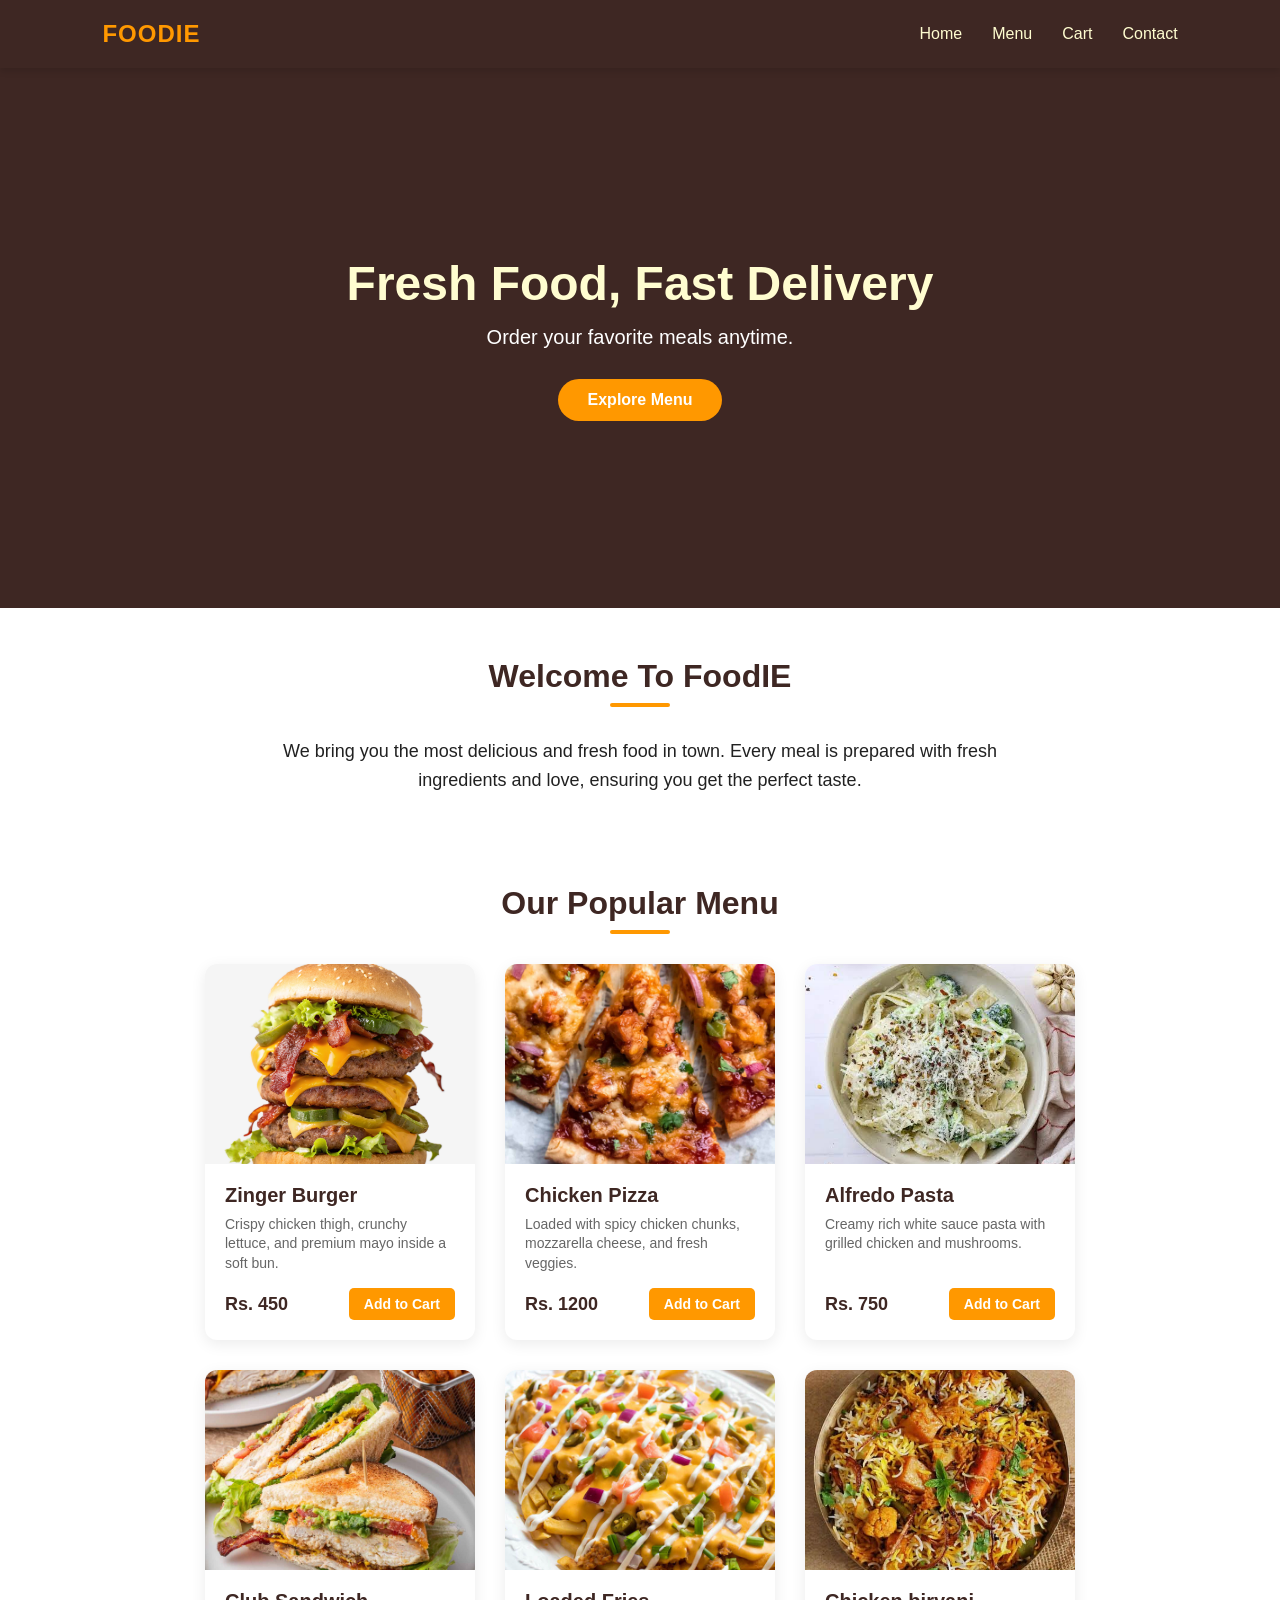
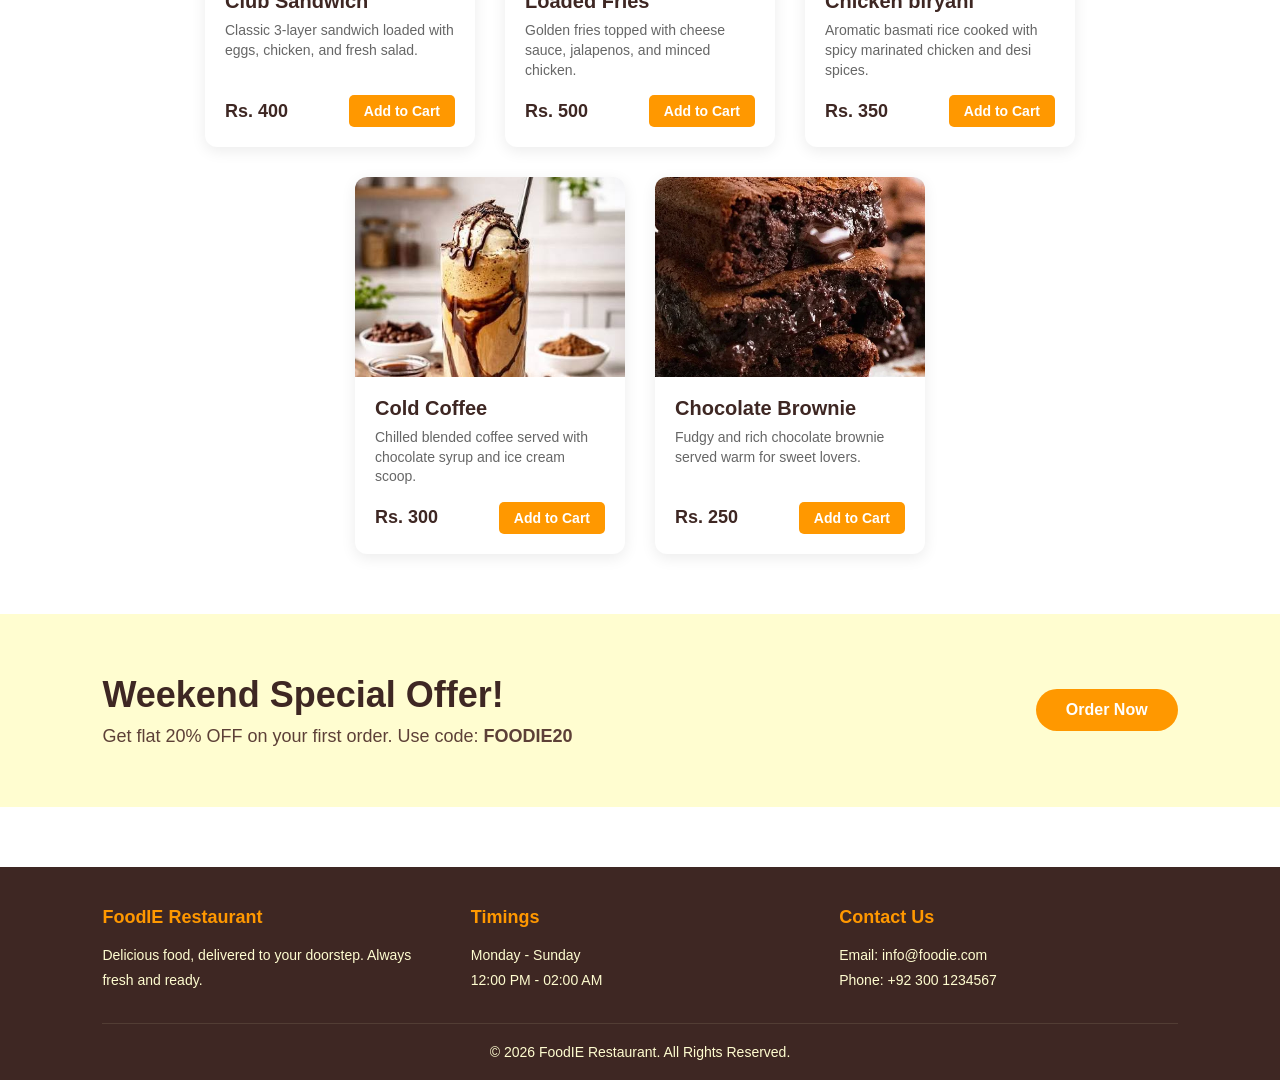
==== index.html @ 97dae249 "first commit - website complete" ====
<!DOCTYPE html>
<html lang="en">
<head>
    <meta charset="UTF-8">
    <meta name="viewport" content="width=device-width, initial-scale=1.0">
    <title>FoodIE | Premium Restaurant</title>
    <link rel="stylesheet" href="style.css">
</head>
<body>

    <header class="header">
        <div class="logo">FoodIE</div>
        <nav>
            <ul class="nav-menu">
                <li><a href="index.html">Home</a></li>
                <li><a href="#menu">Menu</a></li>
                <li><a href="cart.html">Cart</a></li>
                <li><a href="#contact">Contact</a></li>
            </ul>
        </nav>
    </header>

    <section class="hero">
        <h1>Fresh Food, Fast Delivery</h1>
        <p>Order your favorite meals anytime.</p>
        <a href="#menu" class="btn-orange">Explore Menu</a>
    </section>

    <section class="intro">
        <h2 class="section-title">Welcome To FoodIE</h2>
        <p class="intro-section">
We bring you the most delicious and fresh food in town. Every meal is prepared with fresh ingredients and love, ensuring you get the perfect taste.        </p>
    </section>

    <section id="menu">
        <h2 class="section-title">Our Popular Menu</h2>
        
        <div class="menu-container">
            <div class="menu-card">
                <img src="zinger burger.webp" alt="Zinger Burger" class="food-img">
                <div class="card-info">
                    <h3 class="food-name">Zinger Burger</h3>
                    <p class="food-desc">Crispy chicken thigh, crunchy lettuce, and premium mayo inside a soft bun.</p>
                    <div class="card-footer">
                        <span class="price">Rs. 450</span>
                        <button class="btn-orange btn-sm">Add to Cart</button>
                    </div>
                </div>
            </div>

            <div class="menu-card">
                <img src="chicken pizza.jpg" alt="Chicken Pizza" class="food-img">
                <div class="card-info">
                    <h3 class="food-name">Chicken Pizza</h3>
                    <p class="food-desc">Loaded with spicy chicken chunks, mozzarella cheese, and fresh veggies.</p>
                    <div class="card-footer">
                        <span class="price">Rs. 1200</span>
                        <button class="btn-orange btn-sm">Add to Cart</button>
                    </div>
                </div>
            </div>

            <div class="menu-card">
                <img src="alfrido pasta.jfif" alt="Alfredo Pasta" class="food-img">
                <div class="card-info">
                    <h3 class="food-name">Alfredo Pasta</h3>
                    <p class="food-desc">Creamy rich white sauce pasta with grilled chicken and mushrooms.</p>
                    <div class="card-footer">
                        <span class="price">Rs. 750</span>
                        <button class="btn-orange btn-sm">Add to Cart</button>
                    </div>
                </div>
            </div>

            <div class="menu-card">
                <img src="club sandwich.jpg" alt="Club Sandwich" class="food-img">
                <div class="card-info">
                    <h3 class="food-name">Club Sandwich</h3>
                    <p class="food-desc">Classic 3-layer sandwich loaded with eggs, chicken, and fresh salad.</p>
                    <div class="card-footer">
                        <span class="price">Rs. 400</span>
                        <button class="btn-orange btn-sm">Add to Cart</button>
                    </div>
                </div>
            </div>

            <div class="menu-card">
                <img src="loaded fries.jpg" alt="Loaded Fries" class="food-img">
                <div class="card-info">
                    <h3 class="food-name">Loaded Fries</h3>
                    <p class="food-desc">Golden fries topped with cheese sauce, jalapenos, and minced chicken.</p>
                    <div class="card-footer">
                        <span class="price">Rs. 500</span>
                        <button class="btn-orange btn-sm">Add to Cart</button>
                    </div>
                </div>
            </div>

            <div class="menu-card">
                <img src="biryani.jpg" alt="Chicken Biryani" class="food-img">
                <div class="card-info">
                    <h3 class="food-name">Chicken biryani</h3>
                    <p class="food-desc">Aromatic basmati rice cooked with spicy marinated chicken and desi spices.</p>
                    <div class="card-footer">
                        <span class="price">Rs. 350</span>
                        <button class="btn-orange btn-sm">Add to Cart</button>
                    </div>
                </div>
            </div>

            <div class="menu-card">
                <img src="cold coffee.jfif" alt="Cold Coffee" class="food-img">
                <div class="card-info">
                    <h3 class="food-name">Cold Coffee</h3>
                    <p class="food-desc">Chilled blended coffee served with chocolate syrup and ice cream scoop.</p>
                    <div class="card-footer">
                        <span class="price">Rs. 300</span>
                        <button class="btn-orange btn-sm">Add to Cart</button>
                    </div>
                </div>
            </div>

            <div class="menu-card">
                <img src="Brownies.webp" alt="Chocolate Brownie" class="food-img">
                <div class="card-info">
                    <h3 class="food-name">Chocolate Brownie</h3>
                    <p class="food-desc">Fudgy and rich chocolate brownie served warm for sweet lovers.</p>
                    <div class="card-footer">
                        <span class="price">Rs. 250</span>
                        <button class="btn-orange btn-sm">Add to Cart</button>
                    </div>
                </div>
            </div>
        </div>
    </section>

    <section class="special-offer">
        <div class="offer-text">
            <h2>Weekend Special Offer!</h2>
            <p>Get flat 20% OFF on your first order. Use code: <strong>FOODIE20</strong></p>
        </div>
        <a href="#menu" class="btn-orange">Order Now</a>
    </section>

    <footer id="contact" class="footer">
        <div class="footer-content">
            <div class="footer-section">
                <h3>FoodIE Restaurant</h3>
                <p>Delicious food, delivered to your doorstep. Always fresh and ready.</p>
            </div>
            <div class="footer-section">
                <h3>Timings</h3>
                <p>Monday - Sunday<br>12:00 PM - 02:00 AM</p>
            </div>
            <div class="footer-section">
                <h3>Contact Us</h3>
                <p>Email: info@foodie.com<br>Phone: +92 300 1234567</p>
            </div>
        </div>
        <div class="footer-bottom">
            <p>&copy; 2026 FoodIE Restaurant. All Rights Reserved.</p>
        </div>
    </footer>

</body>
</html>
---- style.css ----
/* ==========================================
   1. GLOBAL STYLES & VARIABLES
   ========================================== */
* {
    margin: 0;
    padding: 0;
    box-sizing: border-box;
    font-family: 'Segoe UI', Tahoma, Geneva, Verdana, sans-serif;
}

:root {
    --dark-brown: #3E2723;
    --orange: #FF9800;
    --orange-hover: #E65100;
    --cream: #FFFDD0;
    --white: #FFFFFF;
    --light-gray: #F5F5F5;
    --text-dark: #212121;
}

body {
    background-color: var(--white);
    color: var(--text-dark);
}

/* ==========================================
   2. HEADER / NAVBAR (Flexbox)
   ========================================== */
.header {
    display: flex;
    justify-content: space-between;
    align-items: center;
    background-color: var(--dark-brown);
    padding: 20px 8%;
    position: sticky;
    top: 0;
    z-index: 100;
    box-shadow: 0 4px 6px rgba(0,0,0,0.1);
}

.logo {
    color: var(--orange);
    font-size: 24px;
    font-weight: bold;
    text-transform: uppercase;
    letter-spacing: 1px;
}

.nav-menu {
    display: flex;
    list-style: none;
    gap: 30px;
}

.nav-menu a {
    color: var(--cream);
    text-decoration: none;
    font-size: 16px;
    font-weight: 500;
    transition: color 0.3s ease;
}

.nav-menu a:hover {
    color: var(--orange);
}

/* ==========================================
   3. HERO SECTION (Flexbox)
   ========================================== */
.hero {
    background: linear-gradient(rgba(62, 39, 35, 0.85), rgba(62, 39, 35, 0.85));
    background-color: var(--dark-brown);
    height: 60vh;
    display: flex;
    flex-direction: column;
    justify-content: center;
    align-items: center;
    text-align: center;
    color: var(--white);
    padding: 0 20px;
}

.hero h1 {
    font-size: 48px;
    color: var(--cream);
    margin-bottom: 15px;
}

.hero p {
    font-size: 20px;
    margin-bottom: 30px;
}

.btn-orange {
    background-color: var(--orange);
    color: var(--white);
    padding: 12px 30px;
    border: none;
    border-radius: 25px;
    font-size: 16px;
    font-weight: bold;
    text-decoration: none;
    cursor: pointer;
    transition: background-color 0.3s ease, transform 0.2s ease;
}

.btn-orange:hover {
    background-color: var(--orange-hover);
    transform: translateY(-2px);
}

/* ==========================================
   4. INTRO & SECTIONS UNIVERSAL
   ========================================== */
.section-title {
    text-align: center;
    font-size: 32px;
    margin: 50px 0 30px 0;
    color: var(--dark-brown);
    position: relative;
}

.section-title::after {
    content: '';
    display: block;
    width: 60px;
    height: 4px;
    background-color: var(--orange);
    margin: 8px auto 0 auto;
    border-radius: 2px;
}

.intro-section {
    max-width: 800px;
    margin: 0 auto;
    text-align: center;
    padding: 0 20px 40px 20px;
    line-height: 1.6;
    font-size: 18px;
}

/* ==========================================
   5. MENU SECTION & CARDS (Flexbox)
   ========================================== */
.menu-container {
    max-width: 1200px;
    margin: 0 auto;
    padding: 0 20px 60px 20px;
    display: flex;
    flex-wrap: wrap;
    justify-content: center;
    gap: 30px;
}

.menu-card {
    background-color: var(--white);
    width: 270px;
    border-radius: 12px;
    overflow: hidden;
    box-shadow: 0 4px 15px rgba(0,0,0,0.08);
    display: flex;
    flex-direction: column;
    transition: transform 0.3s ease, box-shadow 0.3s ease;
}

.menu-card:hover {
    transform: translateY(-8px);
    box-shadow: 0 8px 25px rgba(0,0,0,0.15);
}

.food-img {
    width: 100%;
    height: 200px;
    object-fit: cover;
    background-color: var(--light-gray);
}

.card-info {
    padding: 20px;
    display: flex;
    flex-direction: column;
    flex-grow: 1;
}

.food-name {
    font-size: 20px;
    color: var(--dark-brown);
    margin-bottom: 8px;
}

.food-desc {
    font-size: 14px;
    color: #666;
    margin-bottom: 15px;
    line-height: 1.4;
    flex-grow: 1;
}

.card-footer {
    display: flex;
    justify-content: space-between;
    align-items: center;
    margin-top: auto;
}

.price {
    font-size: 18px;
    font-weight: bold;
    color: var(--dark-brown);
}

.btn-sm {
    padding: 8px 15px;
    font-size: 14px;
    border-radius: 5px;
}

/* ==========================================
   6. SPECIAL OFFER SECTION (Flexbox)
   ========================================== */
.special-offer {
    background-color: var(--cream);
    padding: 60px 8%;
    display: flex;
    justify-content: space-between;
    align-items: center;
    gap: 40px;
    margin-bottom: 60px;
}

.offer-text h2 {
    font-size: 36px;
    color: var(--dark-brown);
    margin-bottom: 10px;
}

.offer-text p {
    font-size: 18px;
    color: #5D4037;
}

/* ==========================================
   7. CART PAGE LAYOUT (Flexbox)
   ========================================== */
.cart-wrapper {
    max-width: 1200px;
    margin: 40px auto;
    padding: 0 20px;
    display: flex;
    gap: 40px;
    align-items: flex-start;
}

.cart-items-container {
    flex: 2;
    display: flex;
    flex-direction: column;
    gap: 20px;
}

.cart-item {
    display: flex;
    align-items: center;
    background: var(--white);
    padding: 20px;
    border-radius: 10px;
    box-shadow: 0 2px 10px rgba(0,0,0,0.05);
    border: 1px solid rgba(0,0,0,0.05);
}

.cart-item-img {
    width: 90px;
    height: 90px;
    object-fit: cover;
    border-radius: 8px;
    margin-right: 20px;
    background-color: var(--light-gray);
}

.cart-item-details {
    flex: 1;
}

.cart-item-name {
    font-size: 18px;
    color: var(--dark-brown);
    margin-bottom: 5px;
}

.cart-item-price {
    font-weight: bold;
    color: var(--orange);
}

.cart-qty {
    margin: 0 30px;
    font-size: 16px;
}

.btn-remove {
    background: none;
    border: 1px solid #D32F2F;
    color: #D32F2F;
    padding: 6px 12px;
    border-radius: 4px;
    cursor: pointer;
    transition: all 0.3s;
}

.btn-remove:hover {
    background-color: #D32F2F;
    color: var(--white);
}

/* Summary Card */
.order-summary {
    flex: 1;
    background-color: var(--light-gray);
    padding: 30px;
    border-radius: 10px;
    border-top: 5px solid var(--dark-brown);
}

.summary-title {
    font-size: 22px;
    color: var(--dark-brown);
    margin-bottom: 20px;
    border-bottom: 2px solid #E0E0E0;
    padding-bottom: 10px;
}

.summary-row {
    display: flex;
    justify-content: space-between;
    margin-bottom: 15px;
    font-size: 16px;
}

.summary-total {
    border-top: 2px dashed #BDBDBD;
    padding-top: 15px;
    margin-top: 15px;
    font-size: 20px;
    font-weight: bold;
    color: var(--dark-brown);
}

.btn-checkout {
    width: 100%;
    margin-top: 20px;
    padding: 12px;
    border-radius: 8px;
    text-align: center;
}

/* ==========================================
   8. FOOTER (Flexbox)
   ========================================== */
.footer {
    background-color: var(--dark-brown);
    color: var(--cream);
    padding: 40px 8% 20px 8%;
    margin-top: 60px;
}

.footer-content {
    display: flex;
    justify-content: space-between;
    flex-wrap: wrap;
    gap: 30px;
    margin-bottom: 30px;
}

.footer-section {
    flex: 1;
    min-width: 200px;
}

.footer-section h3 {
    color: var(--orange);
    margin-bottom: 15px;
    font-size: 18px;
}

.footer-section p, .footer-section li {
    font-size: 14px;
    line-height: 1.8;
}

.footer-section ul {
    list-style: none;
}

.footer-bottom {
    text-align: center;
    border-top: 1px solid rgba(255,253,208, 0.1);
    padding-top: 20px;
    font-size: 14px;
}

/* ==========================================
   9. RESPONSIVE DESIGN (Media Queries)
   ========================================== */
@media (max-width: 992px) {
    .cart-wrapper {
        flex-direction: column;
    }
    .order-summary {
        width: 100%;
    }
}

@media (max-width: 768px) {
    .header {
        flex-direction: column;
        gap: 15px;
        text-align: center;
    }
    .nav-menu {
        gap: 20px;
    }
    .hero h1 {
        font-size: 34px;
    }
    .special-offer {
        flex-direction: column;
        text-align: center;
    }
    .cart-item {
        flex-direction: column;
        text-align: center;
        gap: 15px;
    }
    .cart-item-img {
        margin-right: 0;
    }
}
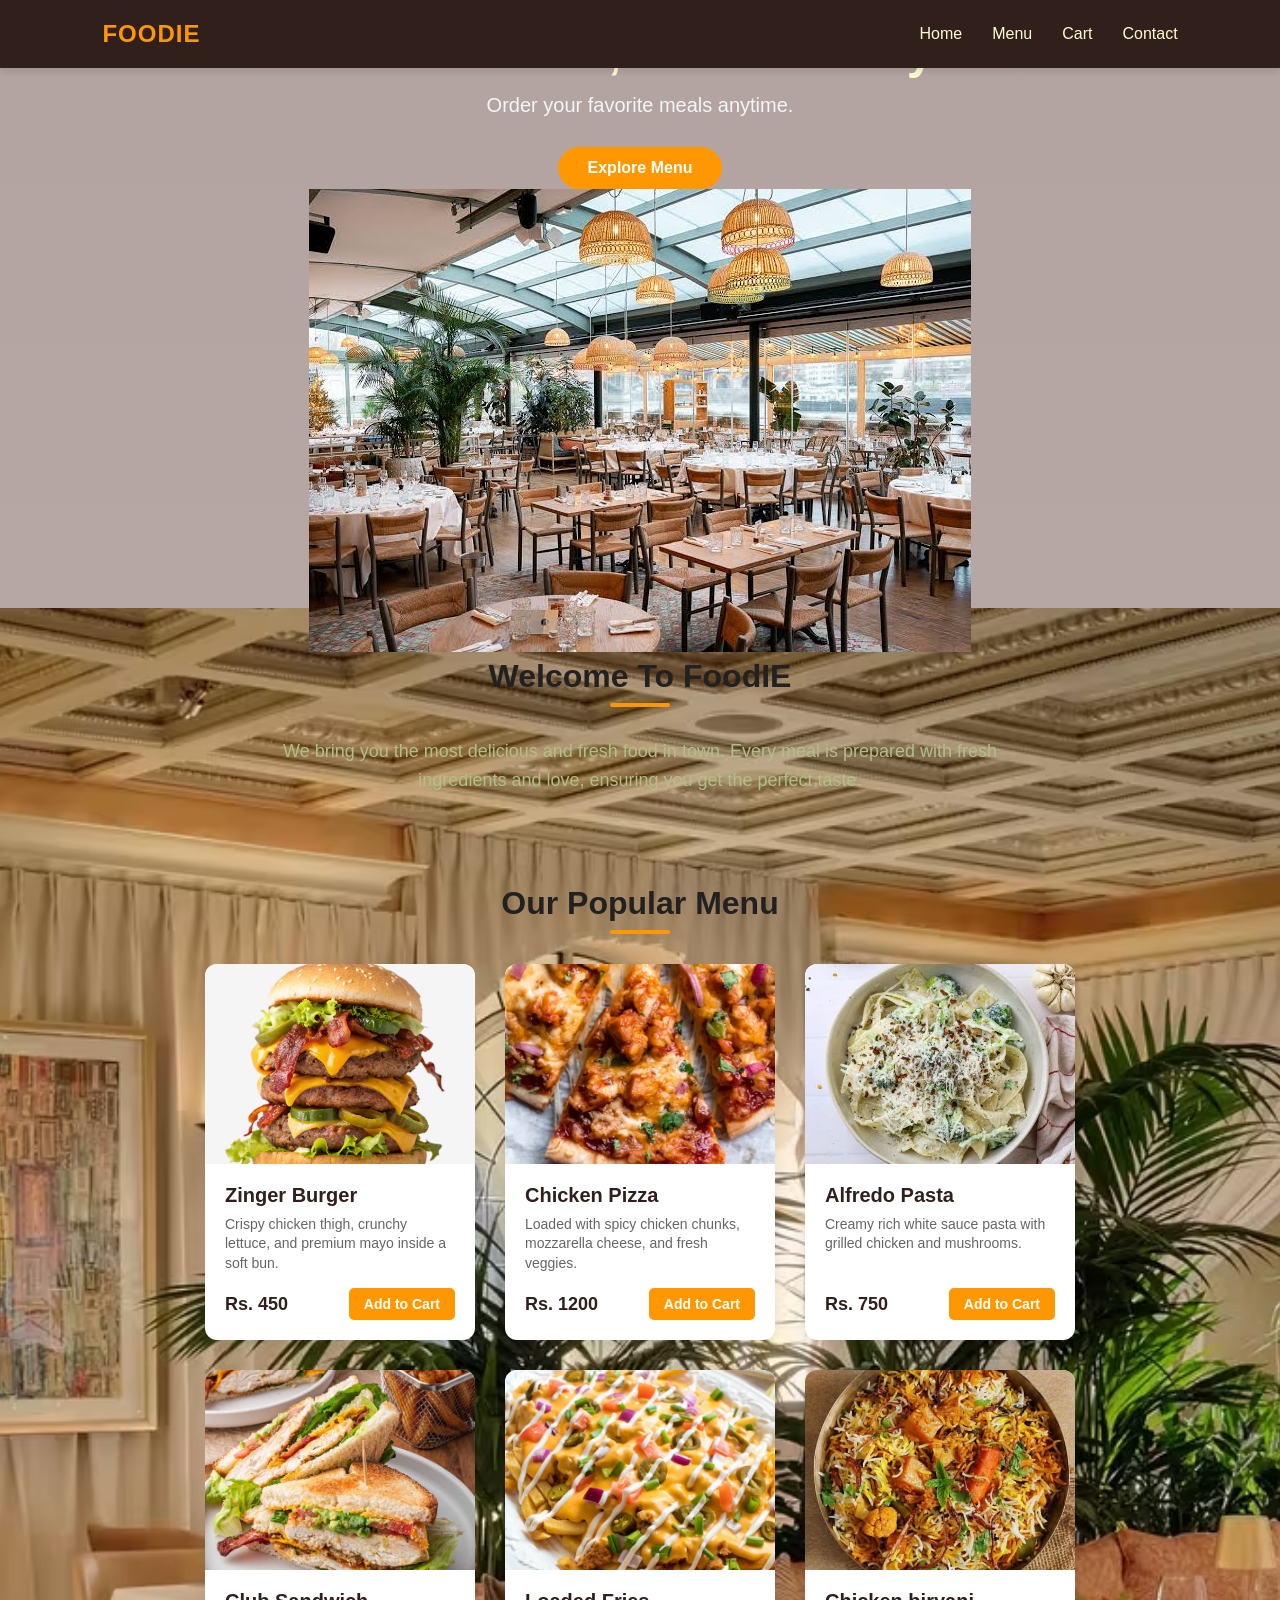
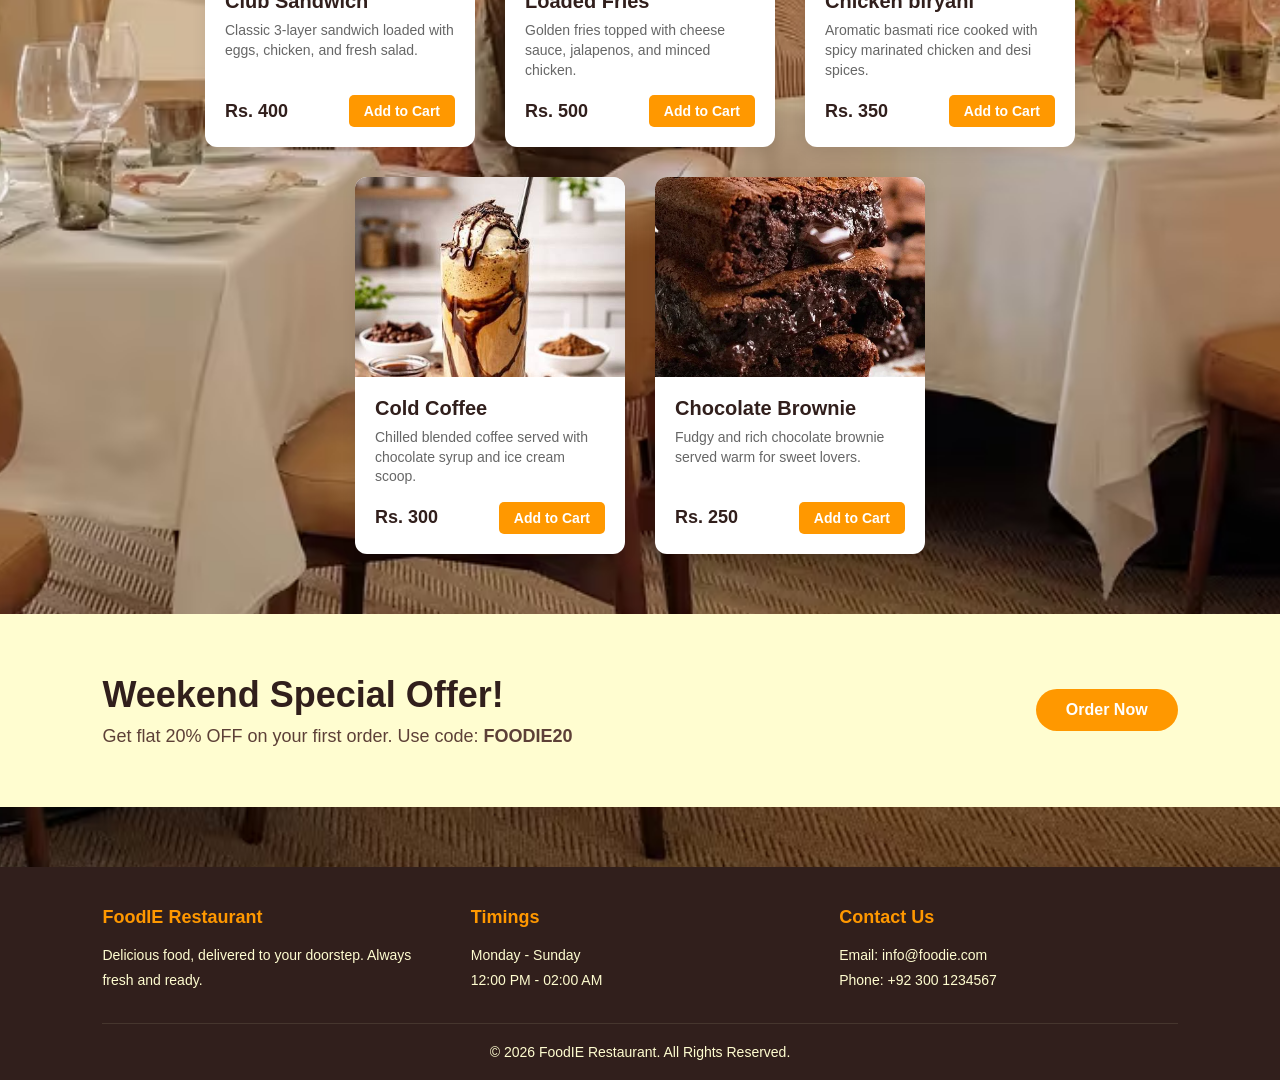
==== commit 4f5ea53f: "changes in the code" ====
--- a/index.html
+++ b/index.html
@@ -24,11 +24,12 @@
         <h1>Fresh Food, Fast Delivery</h1>
         <p>Order your favorite meals anytime.</p>
         <a href="#menu" class="btn-orange">Explore Menu</a>
+        <img src="images/images.jfif" alt="background image">
     </section>
 
     <section class="intro">
-        <h2 class="section-title">Welcome To FoodIE</h2>
-        <p class="intro-section">
+        <h1 class="section-title">Welcome To FoodIE</h1>
+        <p class="intro-section"><b></b><b></b>
 We bring you the most delicious and fresh food in town. Every meal is prepared with fresh ingredients and love, ensuring you get the perfect taste.        </p>
     </section>
 
@@ -37,97 +38,113 @@
         
         <div class="menu-container">
             <div class="menu-card">
-                <img src="zinger burger.webp" alt="Zinger Burger" class="food-img">
+                <img src="images/zinger burger.webp" alt="Zinger Burger" class="food-img">
                 <div class="card-info">
                     <h3 class="food-name">Zinger Burger</h3>
                     <p class="food-desc">Crispy chicken thigh, crunchy lettuce, and premium mayo inside a soft bun.</p>
                     <div class="card-footer">
                         <span class="price">Rs. 450</span>
-                        <button class="btn-orange btn-sm">Add to Cart</button>
+                        <form action="cart.html">
+                        <button type="submit" class="btn-orange btn-sm">Add to Cart</button>
+                        </form>
                     </div>
                 </div>
             </div>
 
             <div class="menu-card">
-                <img src="chicken pizza.jpg" alt="Chicken Pizza" class="food-img">
+                <img src="images/chicken pizza.jpg" alt="Chicken Pizza" class="food-img">
                 <div class="card-info">
                     <h3 class="food-name">Chicken Pizza</h3>
                     <p class="food-desc">Loaded with spicy chicken chunks, mozzarella cheese, and fresh veggies.</p>
                     <div class="card-footer">
                         <span class="price">Rs. 1200</span>
-                        <button class="btn-orange btn-sm">Add to Cart</button>
+                        <form action="cart.html">
+                        <button type="submit" class="btn-orange btn-sm">Add to Cart</button>
+                        </form>
                     </div>
                 </div>
             </div>
 
             <div class="menu-card">
-                <img src="alfrido pasta.jfif" alt="Alfredo Pasta" class="food-img">
+                <img src="images/alfrido pasta.jfif" alt="Alfredo Pasta" class="food-img">
                 <div class="card-info">
                     <h3 class="food-name">Alfredo Pasta</h3>
                     <p class="food-desc">Creamy rich white sauce pasta with grilled chicken and mushrooms.</p>
                     <div class="card-footer">
                         <span class="price">Rs. 750</span>
+                        <form action="cart.html">
                         <button class="btn-orange btn-sm">Add to Cart</button>
+                        </form>
                     </div>
                 </div>
             </div>
 
             <div class="menu-card">
-                <img src="club sandwich.jpg" alt="Club Sandwich" class="food-img">
+                <img src="images/club sandwich.jpg" alt="Club Sandwich" class="food-img">
                 <div class="card-info">
                     <h3 class="food-name">Club Sandwich</h3>
                     <p class="food-desc">Classic 3-layer sandwich loaded with eggs, chicken, and fresh salad.</p>
                     <div class="card-footer">
                         <span class="price">Rs. 400</span>
+                        <form action="cart.html">
                         <button class="btn-orange btn-sm">Add to Cart</button>
+                        </form>
                     </div>
                 </div>
             </div>
 
             <div class="menu-card">
-                <img src="loaded fries.jpg" alt="Loaded Fries" class="food-img">
+                <img src="images/loaded fries.jpg" alt="Loaded Fries" class="food-img">
                 <div class="card-info">
                     <h3 class="food-name">Loaded Fries</h3>
                     <p class="food-desc">Golden fries topped with cheese sauce, jalapenos, and minced chicken.</p>
                     <div class="card-footer">
                         <span class="price">Rs. 500</span>
+                        <form action="cart.html">
                         <button class="btn-orange btn-sm">Add to Cart</button>
+                        </form>
                     </div>
                 </div>
             </div>
 
             <div class="menu-card">
-                <img src="biryani.jpg" alt="Chicken Biryani" class="food-img">
+                <img src="images/biryani.jpg" alt="Chicken Biryani" class="food-img">
                 <div class="card-info">
                     <h3 class="food-name">Chicken biryani</h3>
                     <p class="food-desc">Aromatic basmati rice cooked with spicy marinated chicken and desi spices.</p>
                     <div class="card-footer">
                         <span class="price">Rs. 350</span>
+                        <form action="cart.html">
                         <button class="btn-orange btn-sm">Add to Cart</button>
+                        </form>
                     </div>
                 </div>
             </div>
 
             <div class="menu-card">
-                <img src="cold coffee.jfif" alt="Cold Coffee" class="food-img">
+                <img src="images/cold coffee.jfif" alt="Cold Coffee" class="food-img">
                 <div class="card-info">
                     <h3 class="food-name">Cold Coffee</h3>
                     <p class="food-desc">Chilled blended coffee served with chocolate syrup and ice cream scoop.</p>
                     <div class="card-footer">
                         <span class="price">Rs. 300</span>
+                        <form action="cart.html">
                         <button class="btn-orange btn-sm">Add to Cart</button>
+                        </form>
                     </div>
                 </div>
             </div>
 
             <div class="menu-card">
-                <img src="Brownies.webp" alt="Chocolate Brownie" class="food-img">
+                <img src="images/Brownies.webp" alt="Chocolate Brownie" class="food-img">
                 <div class="card-info">
                     <h3 class="food-name">Chocolate Brownie</h3>
                     <p class="food-desc">Fudgy and rich chocolate brownie served warm for sweet lovers.</p>
                     <div class="card-footer">
                         <span class="price">Rs. 250</span>
+                        <form action="cart.html"></form>
                         <button class="btn-orange btn-sm">Add to Cart</button>
+                        </form>
                     </div>
                 </div>
             </div>
--- a/style.css
+++ b/style.css
@@ -9,7 +9,7 @@
 }
 
 :root {
-    --dark-brown: #3E2723;
+    --dark-brown: #311f1c;
     --orange: #FF9800;
     --orange-hover: #E65100;
     --cream: #FFFDD0;
@@ -21,7 +21,20 @@
 body {
     background-color: var(--white);
     color: var(--text-dark);
-}
+    
+    /* 1. Pehle image lagao */
+   background-image: url('images/back\ image.jpg');
+    
+    /* 2. Height aur Width set karo */
+    width: 180;
+    min-height: 200; /* Is se image poori screen ki height cover kare gi */
+    
+    /* 3. Image ko screen par set karne ke liye ye laazmi lagao */
+    background-size: cover;      /* Is se image khinch kar poori screen par fit ho jaye gi */
+    background-position: center;  /* Image hamesha center me rahe gi */
+    background-repeat: no-repeat; /* Image baar baar repeat nahi hogi */
+}
+
 
 /* ==========================================
    2. HEADER / NAVBAR (Flexbox)
@@ -68,7 +81,7 @@
    3. HERO SECTION (Flexbox)
    ========================================== */
 .hero {
-    background: linear-gradient(rgba(62, 39, 35, 0.85), rgba(62, 39, 35, 0.85));
+    background: linear-gradient(rgba(201, 187, 185, 0.85), rgba(205, 191, 188, 0.85));
     background-color: var(--dark-brown);
     height: 60vh;
     display: flex;
@@ -89,6 +102,7 @@
 .hero p {
     font-size: 20px;
     margin-bottom: 30px;
+    color: #F5F5F5;
 }
 
 .btn-orange {
@@ -116,7 +130,7 @@
     text-align: center;
     font-size: 32px;
     margin: 50px 0 30px 0;
-    color: var(--dark-brown);
+    color: var(--text-dark);
     position: relative;
 }
 
@@ -128,6 +142,7 @@
     background-color: var(--orange);
     margin: 8px auto 0 auto;
     border-radius: 2px;
+    color: #FF9800;
 }
 
 .intro-section {
@@ -137,6 +152,7 @@
     padding: 0 20px 40px 20px;
     line-height: 1.6;
     font-size: 18px;
+    color: #aec085;
 }
 
 /* ==========================================
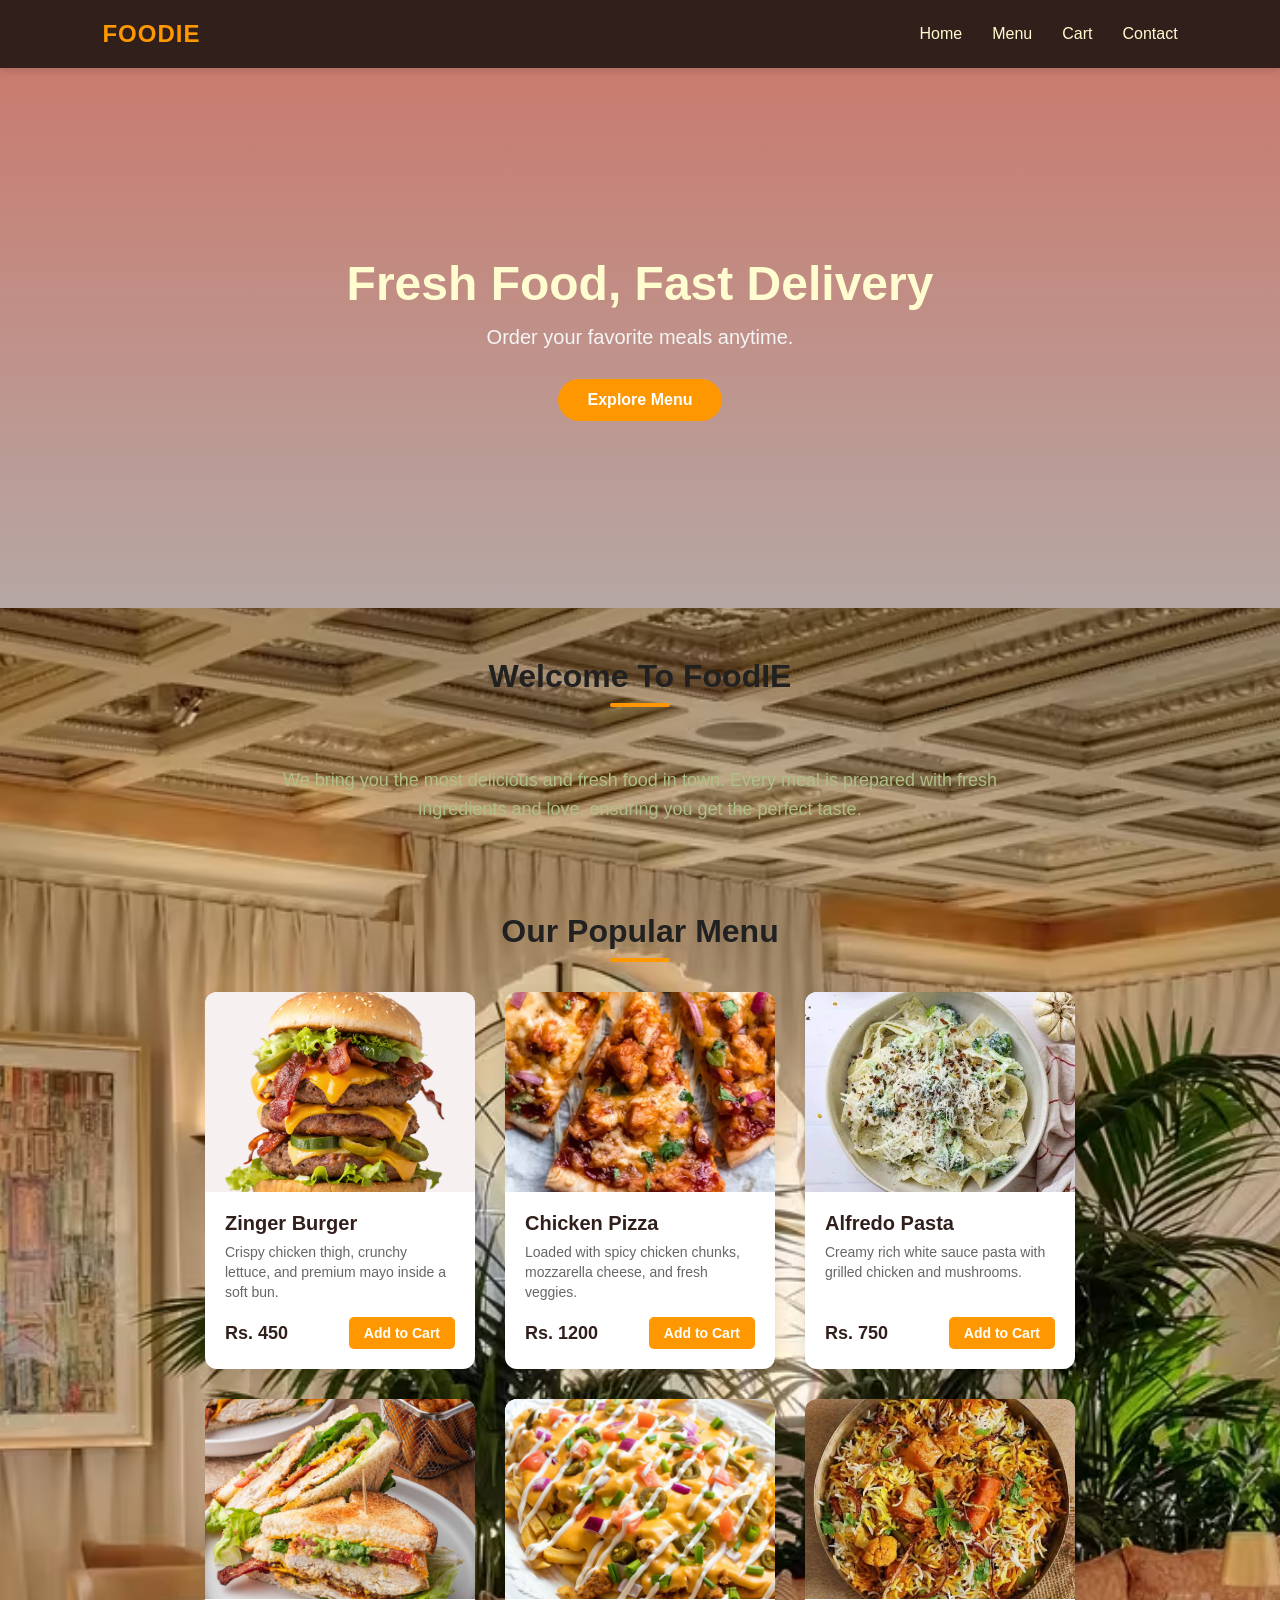
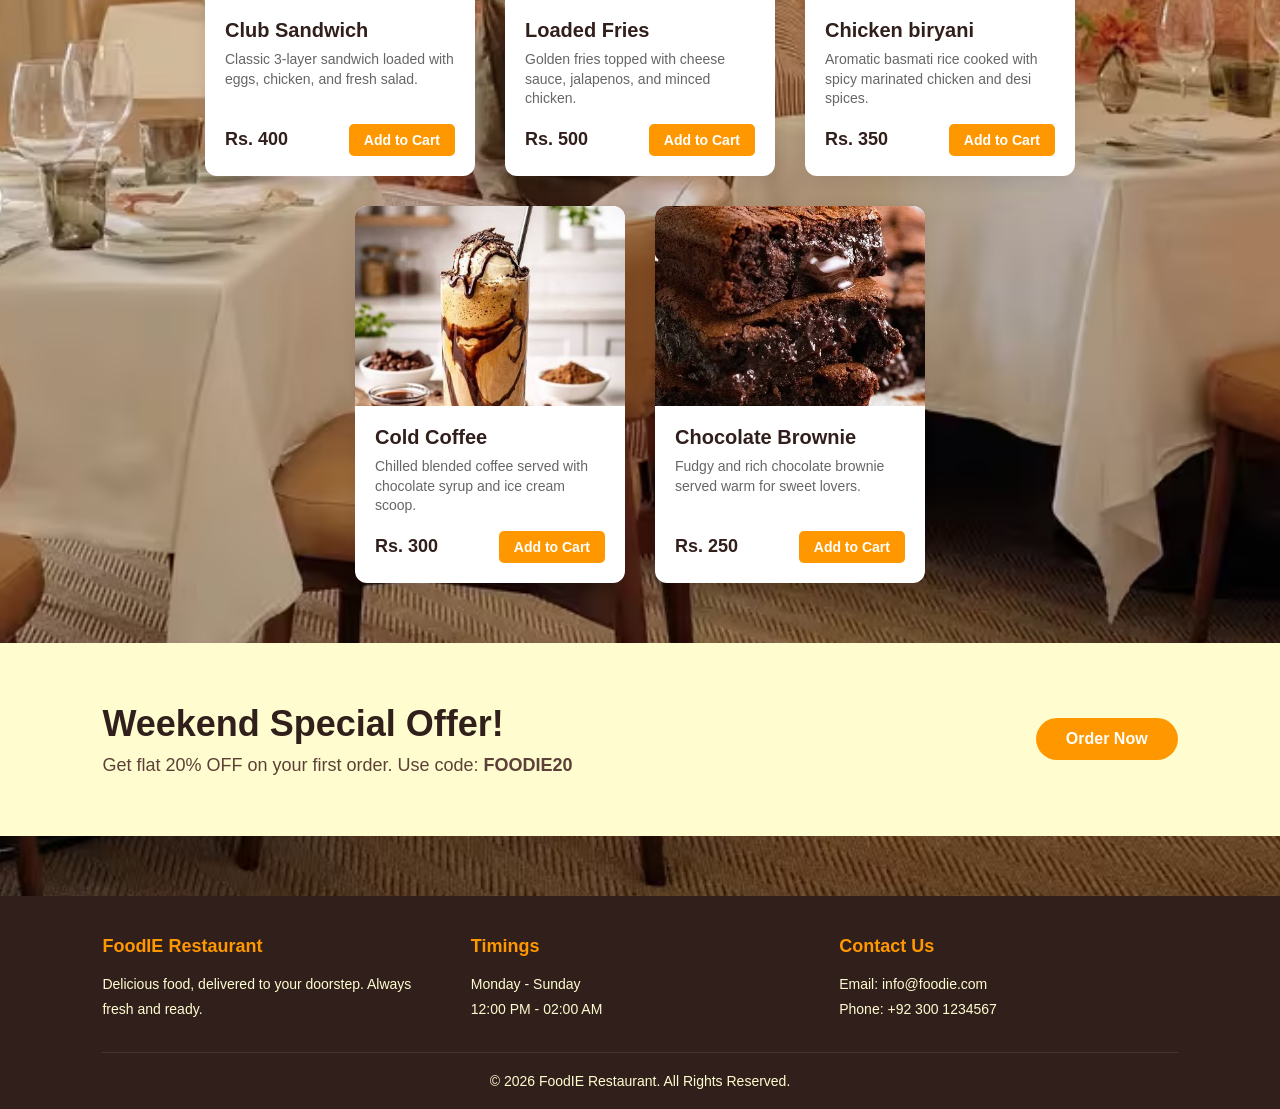
==== commit 77f74ebe: "Updated background image and files" ====
--- a/index.html
+++ b/index.html
@@ -24,12 +24,12 @@
         <h1>Fresh Food, Fast Delivery</h1>
         <p>Order your favorite meals anytime.</p>
         <a href="#menu" class="btn-orange">Explore Menu</a>
-        <img src="images/images.jfif" alt="background image">
+       
     </section>
 
     <section class="intro">
         <h1 class="section-title">Welcome To FoodIE</h1>
-        <p class="intro-section"><b></b><b></b>
+        <p class="intro-section"><b></b><b></b><br>
 We bring you the most delicious and fresh food in town. Every meal is prepared with fresh ingredients and love, ensuring you get the perfect taste.        </p>
     </section>
 
--- a/style.css
+++ b/style.css
@@ -14,7 +14,7 @@
     --orange-hover: #E65100;
     --cream: #FFFDD0;
     --white: #FFFFFF;
-    --light-gray: #F5F5F5;
+    --light-gray: #f7f0f0;
     --text-dark: #212121;
 }
 
@@ -81,7 +81,7 @@
    3. HERO SECTION (Flexbox)
    ========================================== */
 .hero {
-    background: linear-gradient(rgba(201, 187, 185, 0.85), rgba(205, 191, 188, 0.85));
+    background: linear-gradient(rgba(228, 139, 125, 0.85), rgba(205, 191, 188, 0.85));
     background-color: var(--dark-brown);
     height: 60vh;
     display: flex;
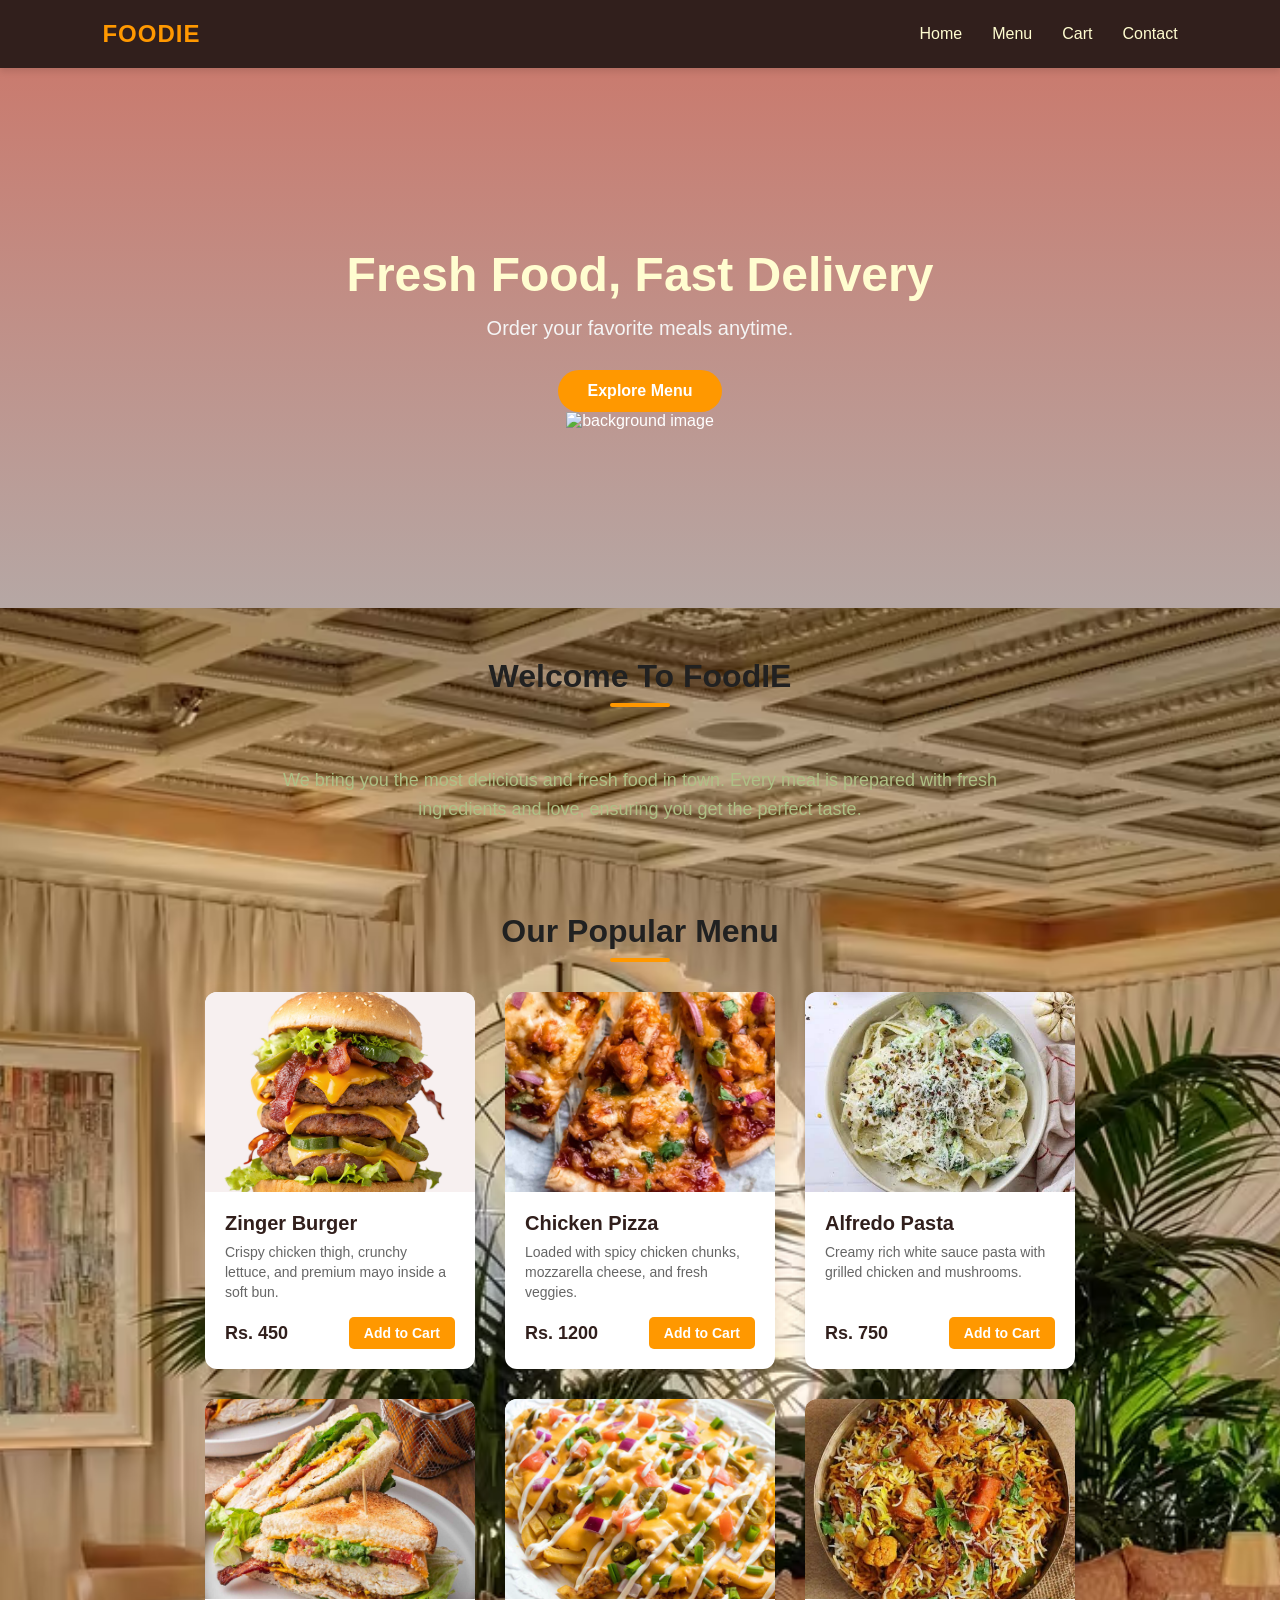
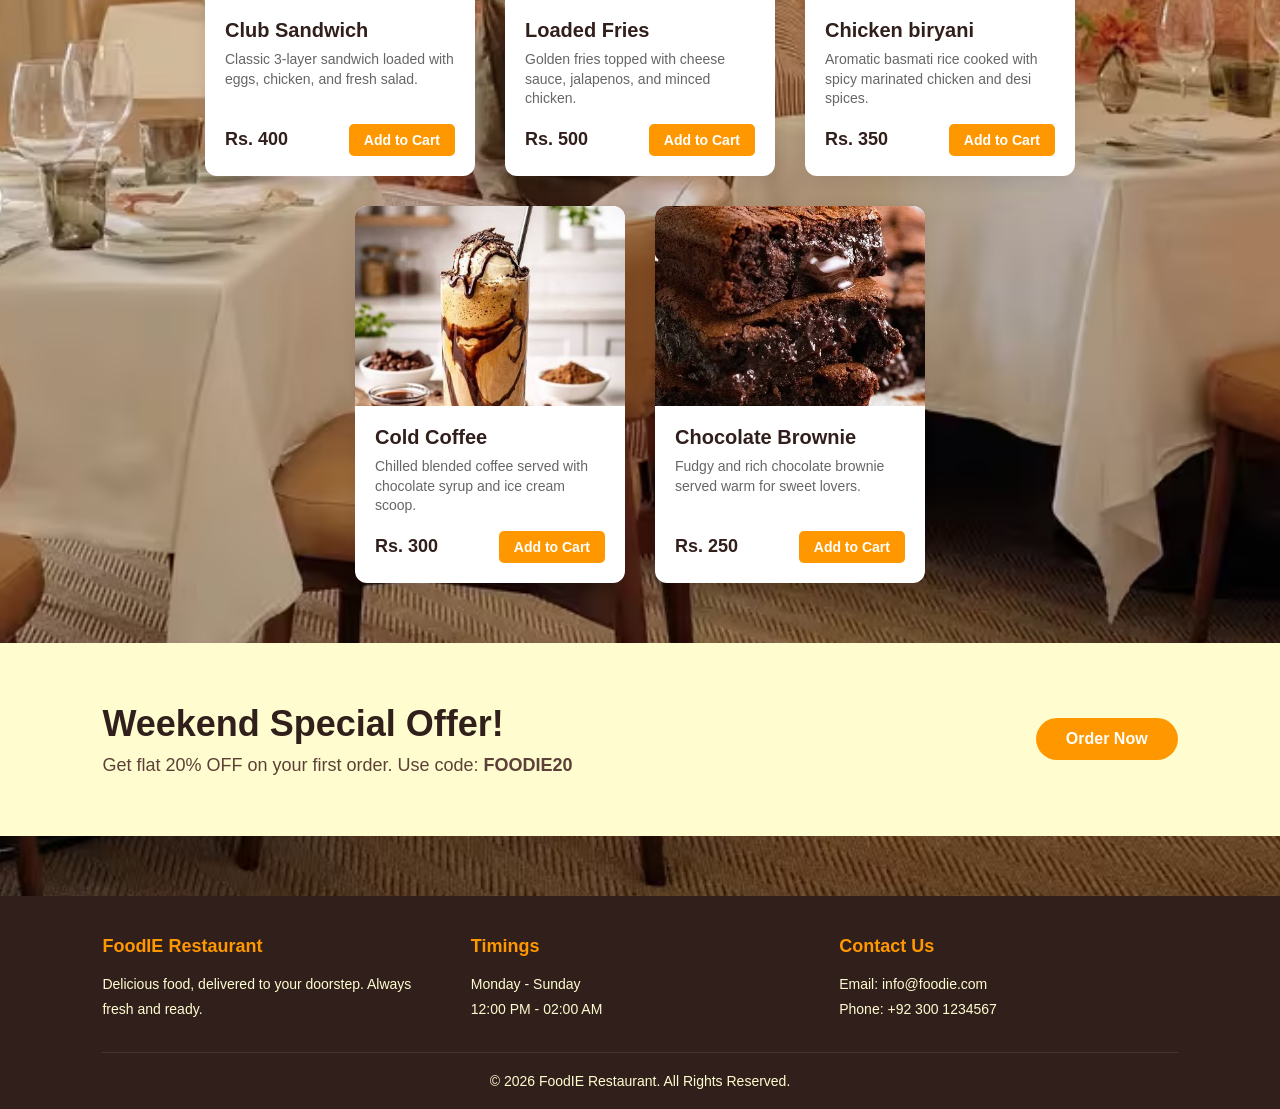
==== commit ad84e320: "saving changes before pull" ====
--- a/index.html
+++ b/index.html
@@ -24,6 +24,7 @@
         <h1>Fresh Food, Fast Delivery</h1>
         <p>Order your favorite meals anytime.</p>
         <a href="#menu" class="btn-orange">Explore Menu</a>
+        <img src="images/image back.avif" alt="background image">
        
     </section>
 
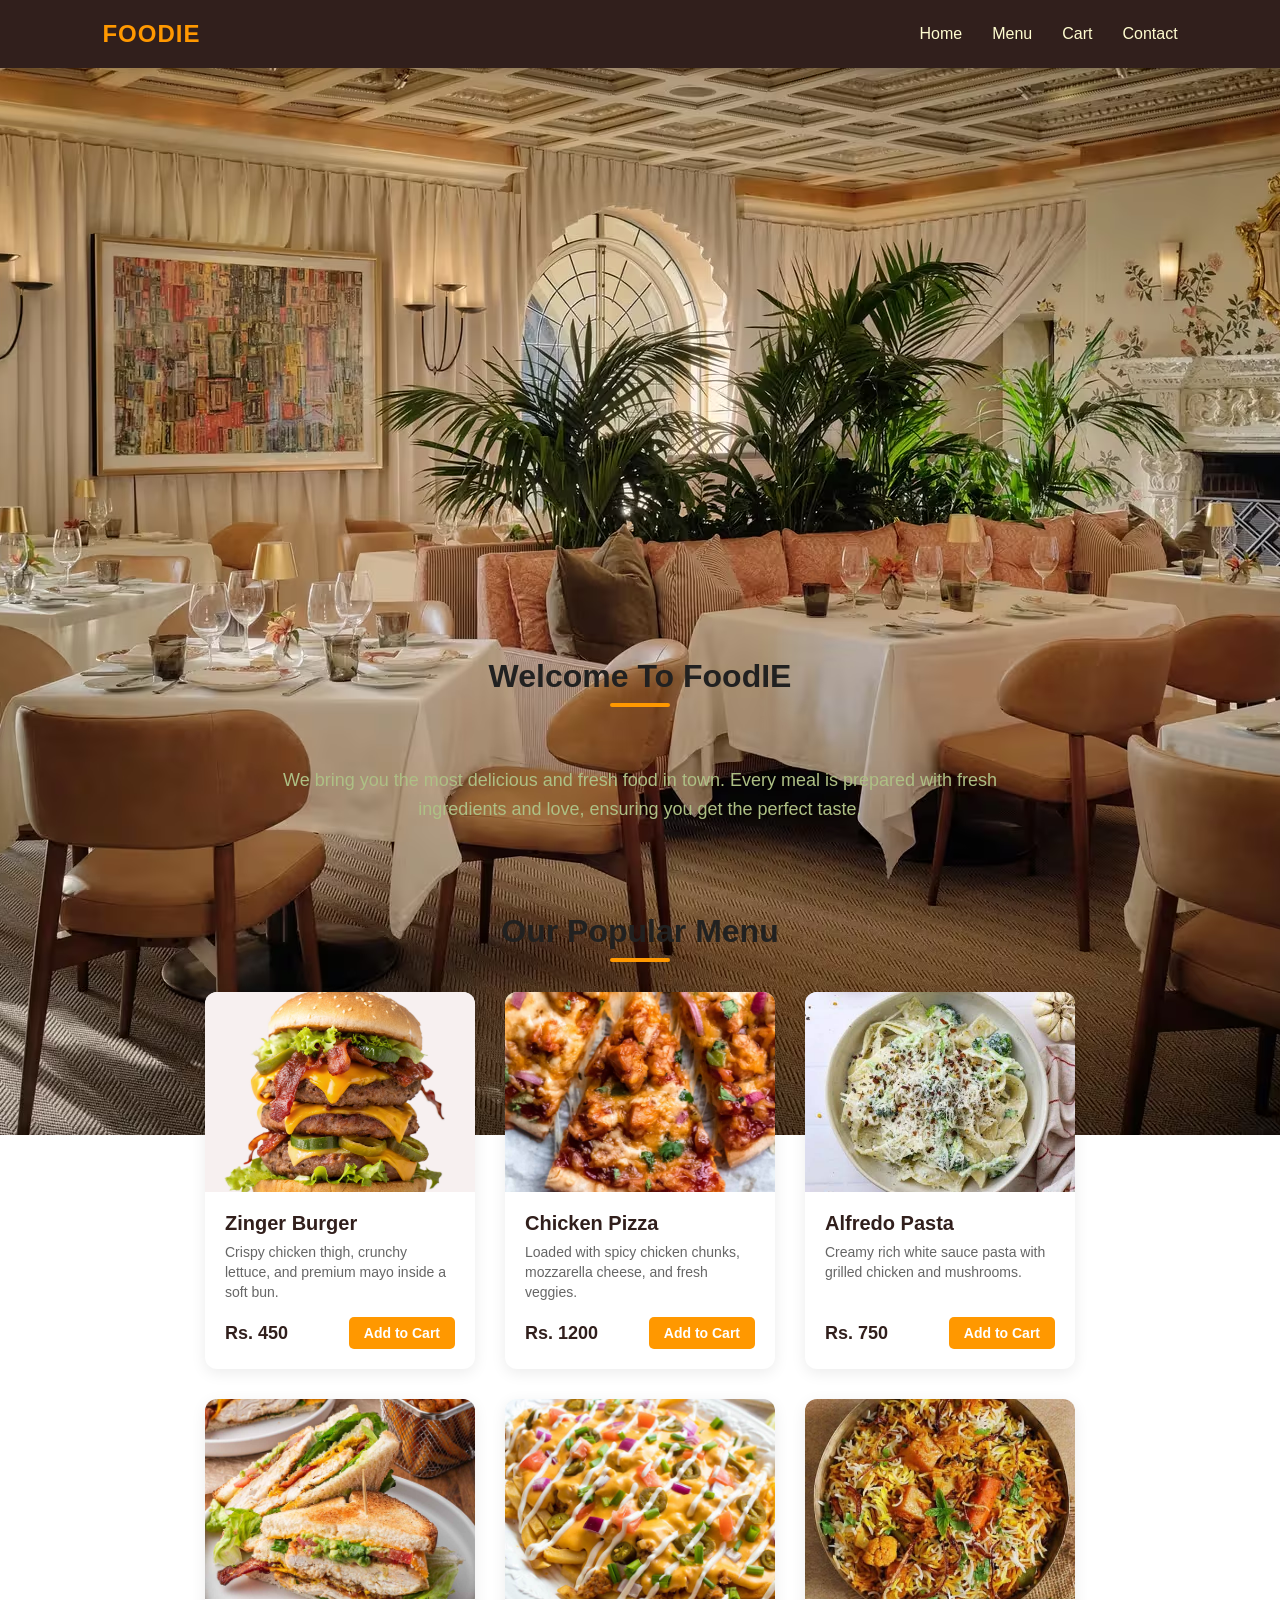
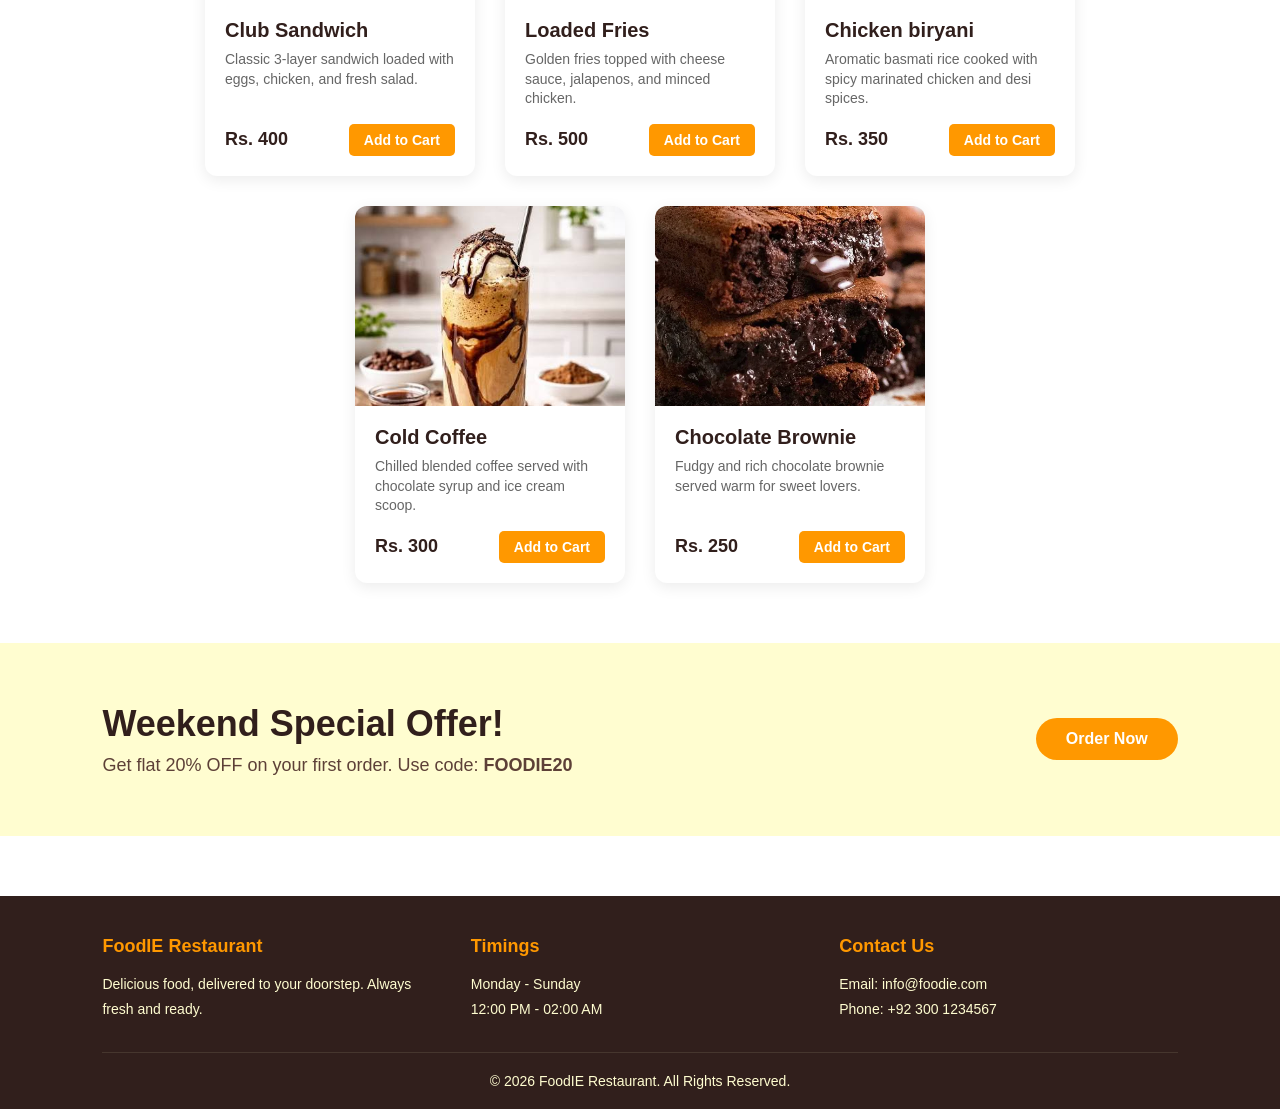
==== commit e84825ee: "Updated my code" ====
--- a/index.html
+++ b/index.html
@@ -24,7 +24,7 @@
         <h1>Fresh Food, Fast Delivery</h1>
         <p>Order your favorite meals anytime.</p>
         <a href="#menu" class="btn-orange">Explore Menu</a>
-        <img src="images/image back.avif" alt="background image">
+        <img src="images/back image.jpg" alt="background image">
        
     </section>
 
--- a/style.css
+++ b/style.css
@@ -23,7 +23,7 @@
     color: var(--text-dark);
     
     /* 1. Pehle image lagao */
-   background-image: url('images/back\ image.jpg');
+   background-image: url('images/back\ image.avifgit');
     
     /* 2. Height aur Width set karo */
     width: 180;
